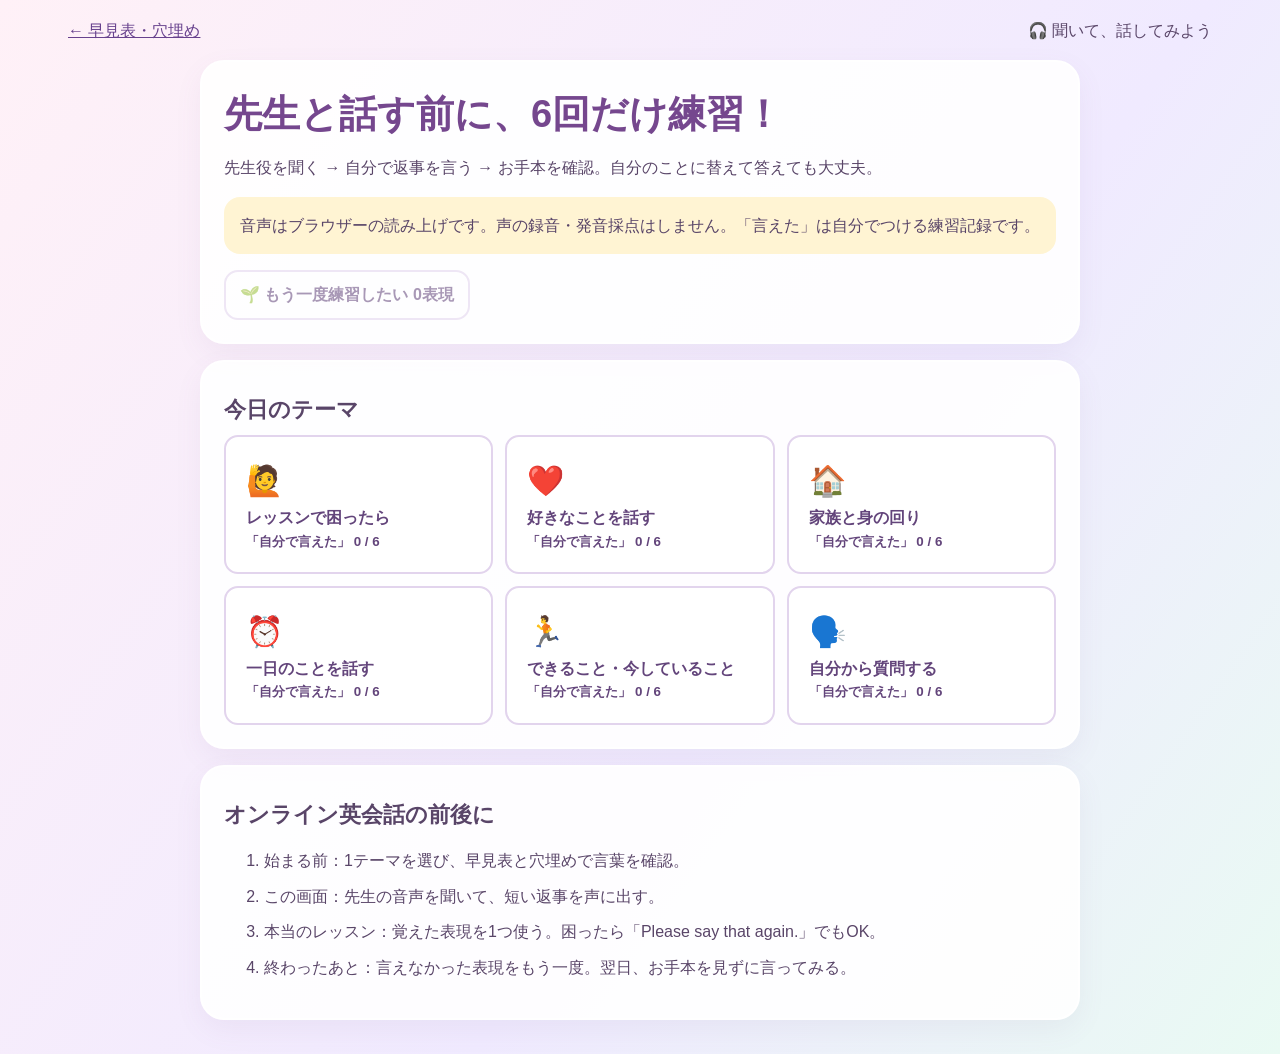
==== conversation-practice.html @ b8e7d41e "Expand beginner phrase tables and add online conversation rehearsal" ====
<!doctype html><html lang="ja"><head><meta charset="utf-8"><meta name="viewport" content="width=device-width,initial-scale=1,viewport-fit=cover"><title>オンライン英会話の予行練習 | Yuzu English</title><link rel="stylesheet" href="./assets/phrase-mission.css?v=29"><style>.conversation{max-width:880px;margin:auto}.teacher{background:#eee8ff;border-radius:20px;padding:22px;margin:16px 0}.student{background:#ecfaf3;border-radius:20px;padding:22px;margin:16px 0}.english{font-size:clamp(23px,4vw,32px);line-height:1.5;overflow-wrap:anywhere}.self{display:flex;gap:12px;flex-wrap:wrap}.role-link{display:inline-block;padding:14px}.role-note{padding:16px;background:#fff4d3;border-radius:16px}.plan li{margin-bottom:10px}[hidden]{display:none!important}select{font:inherit;min-height:46px;border-radius:12px;padding:8px;border:2px solid #d9c7e7;background:white;color:#654578}</style></head><body><main><header><a href="./phrase-mission.html?v=29">← 早見表・穴埋め</a><span>🎧 聞いて、話してみよう</span></header><p id="roleNotice" role="status"></p><div id="roleApp" class="conversation"></div></main><script src="./assets/phrase-bank.js?v=29"></script><script src="./assets/conversation-practice.js?v=29"></script></body></html>
---- assets/phrase-mission.css ----
*{box-sizing:border-box}body{margin:0;background:linear-gradient(125deg,#fff1f7,#f0eaff 60%,#e9faf3);color:#594568;font:16px/1.6 -apple-system,BlinkMacSystemFont,'Yu Gothic',sans-serif}main{max-width:1180px;margin:auto;padding:18px}header{display:flex;justify-content:space-between;gap:12px;align-items:center;margin-bottom:16px}a{color:#67418d}button,a{touch-action:manipulation}button{font:inherit;font-weight:750;border:2px solid #e2d4ed;border-radius:14px;background:#fff;color:#63457b;padding:10px 14px;min-height:46px;cursor:pointer}button:disabled{opacity:.55;cursor:default}button:focus-visible,a:focus-visible{outline:3px solid #217b8c;outline-offset:3px}.hero,.panel{background:#ffffffec;border:2px solid white;border-radius:24px;padding:22px;margin:16px 0;box-shadow:0 10px 28px #82638b12}h1{font-size:clamp(26px,4vw,38px);line-height:1.3;margin:6px 0 12px;color:#75478e}h2{font-size:22px;margin:8px 0}.primary{background:linear-gradient(110deg,#8b64c7,#d86899);border-color:transparent;color:white}.groups{display:grid;grid-template-columns:repeat(3,1fr);gap:12px}.group{text-align:left;padding:20px}.group span{display:block;font-size:30px}.group small{display:block}.stamps{padding:14px;border-radius:18px;background:#fff4d3;line-height:2}.muted{color:#735c82}.table-wrap{overflow:auto}table{width:100%;border-collapse:collapse}th,td{text-align:left;padding:12px;border:1px solid #e6d8ea}th{background:#fff2d7}td:nth-child(2){font-size:19px;font-weight:700}.learn-row button{white-space:nowrap}.game{display:grid;grid-template-columns:minmax(0,1.35fr) minmax(240px,1fr);gap:18px;align-items:start}.rows{display:grid;gap:10px}.slot{display:block;text-align:left;width:100%;padding:12px 16px}.slot b{display:block;font-size:21px;overflow-wrap:anywhere}.slot small{display:block;font-weight:500}.slot.active{outline:3px solid #f28fb8}.slot.ok{background:#e7f9ed;border-color:#68b98e}.slot.bad{background:#fff0f0;border-color:#d57788}.cards{display:flex;flex-wrap:wrap;gap:10px}.cards button{flex:1 0 40%;overflow-wrap:anywhere}.bank{position:sticky;top:12px;padding:18px;border:2px solid white;border-radius:20px;background:#f7efff}.toolbar{display:flex;gap:10px;flex-wrap:wrap;margin-top:16px}.feedback{background:#fff2cd;border-radius:14px;padding:14px;margin-top:14px}.celebrate{font-size:40px}#notice:not(:empty){padding:12px;background:#fff1cf;border-radius:12px}.progress{height:12px;background:#e7dced;border-radius:10px;margin:12px 0;overflow:hidden}.progress i{display:block;height:100%;background:linear-gradient(90deg,#df77ab,#b493de,#73c6a7)}@media(max-width:700px){main{padding:10px}header{font-size:13px}.groups{grid-template-columns:1fr 1fr}.hero,.panel{padding:16px}.game{grid-template-columns:1fr}.bank{position:static}table{min-width:580px}}@media(prefers-reduced-motion:no-preference){.celebrate{animation:pop .35s ease-out}@keyframes pop{from{transform:scale(.6)}to{transform:scale(1)}}}
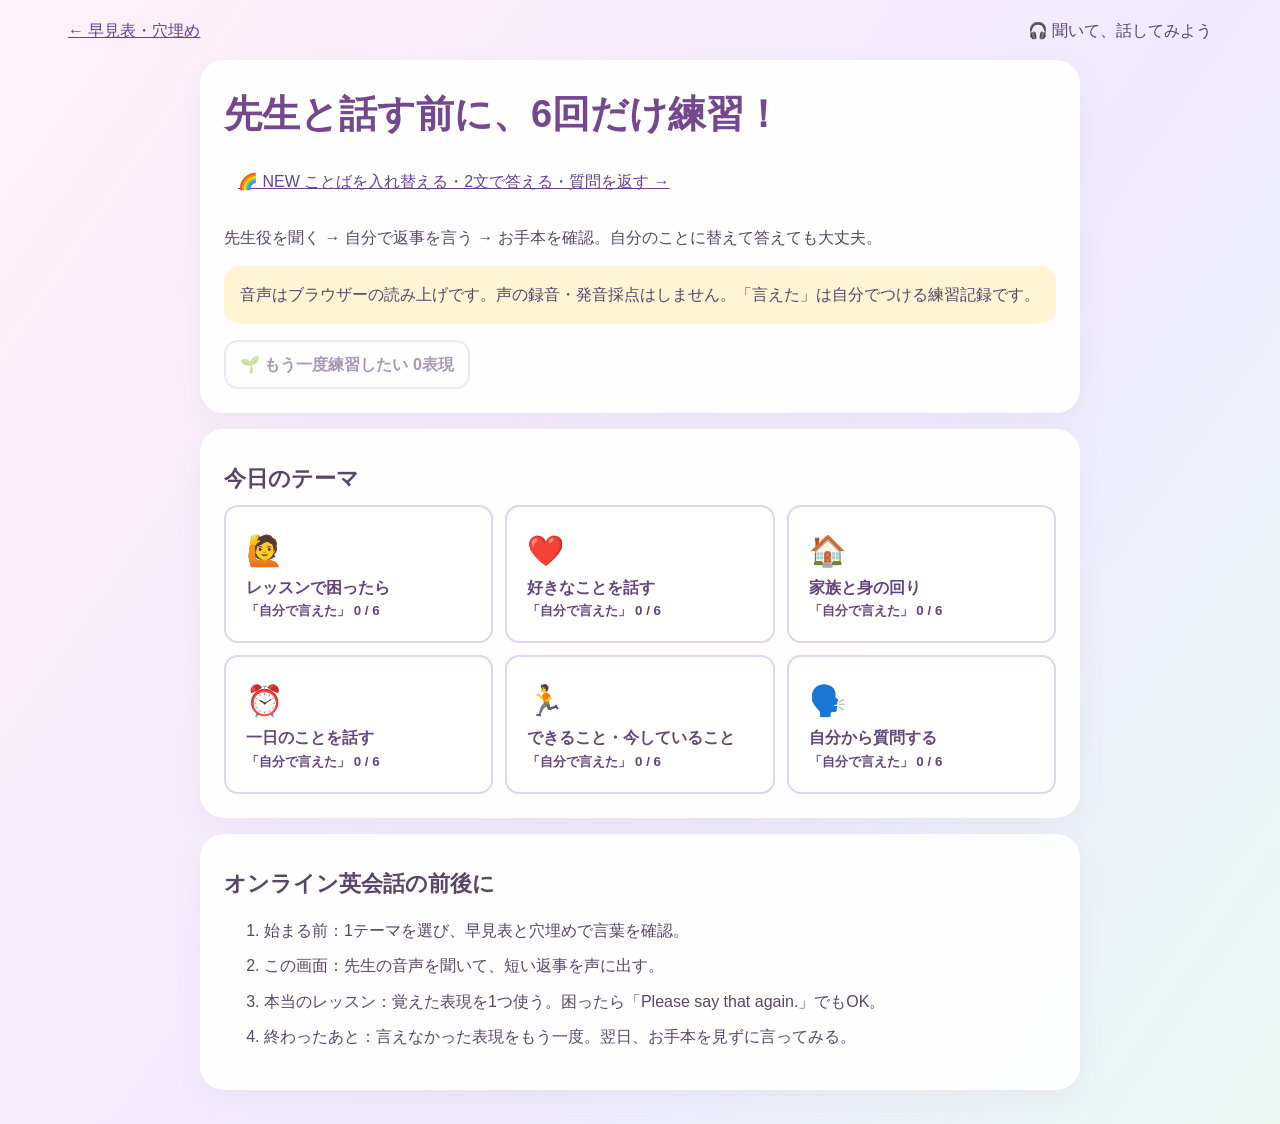
==== commit 6a0f7e55: "Add five speaking practice activities with sentence building and self-check milestones" ====
--- a/conversation-practice.html
+++ b/conversation-practice.html
@@ -1 +1 @@
-<!doctype html><html lang="ja"><head><meta charset="utf-8"><meta name="viewport" content="width=device-width,initial-scale=1,viewport-fit=cover"><title>オンライン英会話の予行練習 | Yuzu English</title><link rel="stylesheet" href="./assets/phrase-mission.css?v=29"><style>.conversation{max-width:880px;margin:auto}.teacher{background:#eee8ff;border-radius:20px;padding:22px;margin:16px 0}.student{background:#ecfaf3;border-radius:20px;padding:22px;margin:16px 0}.english{font-size:clamp(23px,4vw,32px);line-height:1.5;overflow-wrap:anywhere}.self{display:flex;gap:12px;flex-wrap:wrap}.role-link{display:inline-block;padding:14px}.role-note{padding:16px;background:#fff4d3;border-radius:16px}.plan li{margin-bottom:10px}[hidden]{display:none!important}select{font:inherit;min-height:46px;border-radius:12px;padding:8px;border:2px solid #d9c7e7;background:white;color:#654578}</style></head><body><main><header><a href="./phrase-mission.html?v=29">← 早見表・穴埋め</a><span>🎧 聞いて、話してみよう</span></header><p id="roleNotice" role="status"></p><div id="roleApp" class="conversation"></div></main><script src="./assets/phrase-bank.js?v=29"></script><script src="./assets/conversation-practice.js?v=29"></script></body></html>
+<!doctype html><html lang="ja"><head><meta charset="utf-8"><meta name="viewport" content="width=device-width,initial-scale=1,viewport-fit=cover"><title>オンライン英会話の予行練習 | Yuzu English</title><link rel="stylesheet" href="./assets/phrase-mission.css?v=30"><style>.conversation{max-width:880px;margin:auto}.teacher{background:#eee8ff;border-radius:20px;padding:22px;margin:16px 0}.student{background:#ecfaf3;border-radius:20px;padding:22px;margin:16px 0}.english{font-size:clamp(23px,4vw,32px);line-height:1.5;overflow-wrap:anywhere}.self{display:flex;gap:12px;flex-wrap:wrap}.role-link{display:inline-block;padding:14px}.role-note{padding:16px;background:#fff4d3;border-radius:16px}.plan li{margin-bottom:10px}[hidden]{display:none!important}select{font:inherit;min-height:46px;border-radius:12px;padding:8px;border:2px solid #d9c7e7;background:white;color:#654578}</style></head><body><main><header><a href="./phrase-mission.html?v=30">← 早見表・穴埋め</a><span>🎧 聞いて、話してみよう</span></header><p id="roleNotice" role="status"></p><div id="roleApp" class="conversation"></div></main><script src="./assets/phrase-bank.js?v=30"></script><script src="./assets/conversation-practice.js?v=30"></script></body></html>
